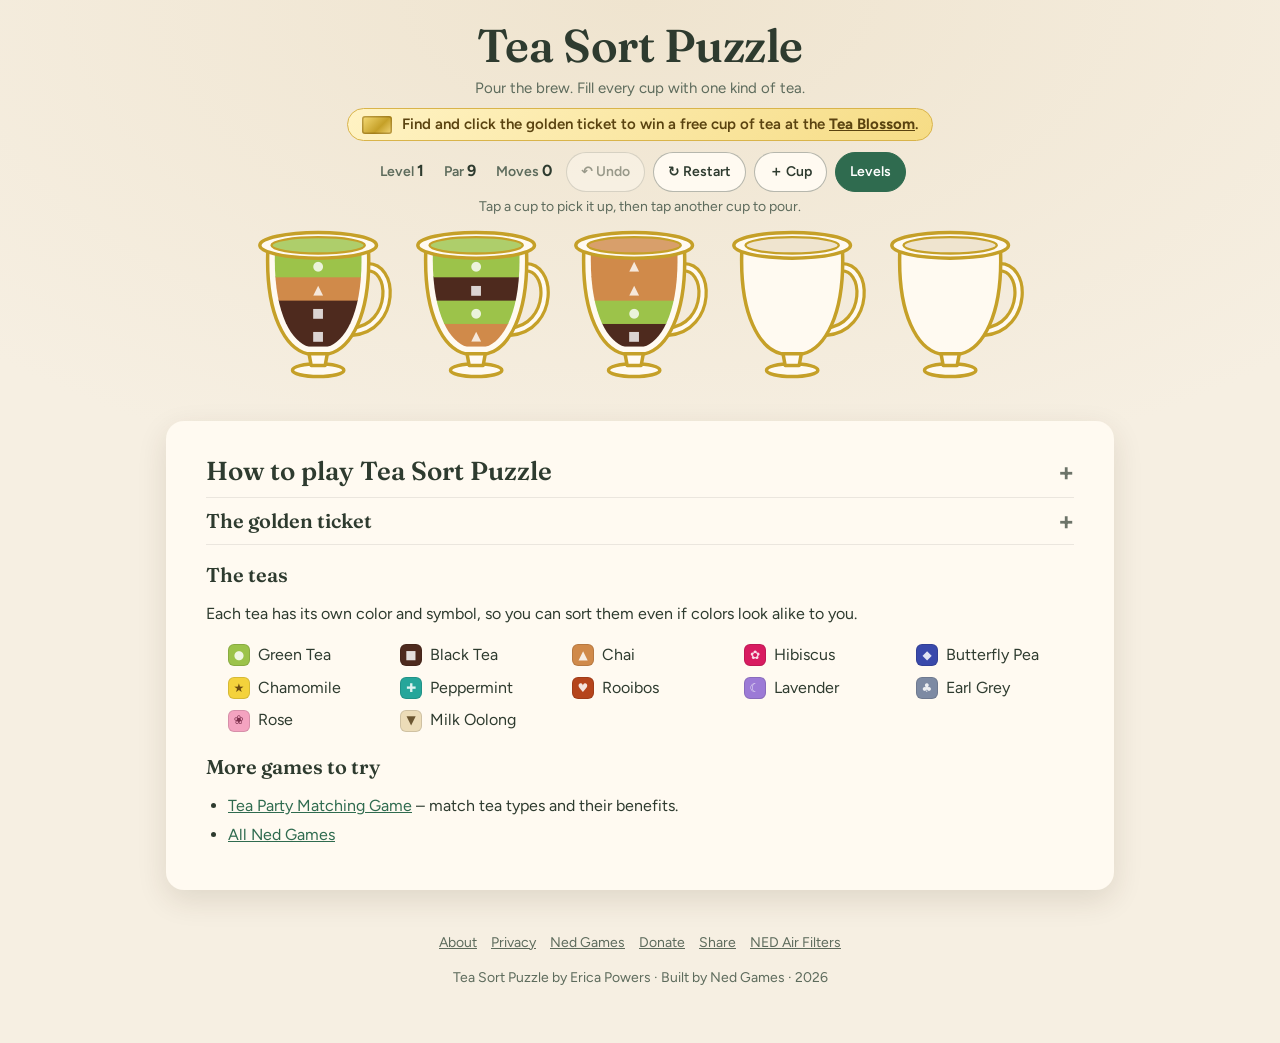
==== index.html @ 8d178d8d "Remove the 'brought to you by' credit box from the game page Co-Authored-By: Claude Opus 5.5 <norepl" ====
<!doctype html>
<html lang="en">
<head>
  <meta charset="utf-8">
  <meta name="viewport" content="width=device-width, initial-scale=1, viewport-fit=cover">
  <script async src="https://nedtraffic.replit.app/api/tracker.js" data-site="439bd1c2-f72c-4d14-81dc-ada761cb3c0f"></script>
  <title>Tea Sort Puzzle by Erica Powers – Free Tea Pouring Puzzle (80 Levels)</title>
  <meta name="description" content="Play Tea Sort Puzzle by Erica Powers free in your browser. Pour the tea until every cup holds one kind. 80 levels, plus a golden ticket to find.">
  <link rel="canonical" href="https://teasort.nedwebservices.com/">
  <!-- GOOGLE-VERIFICATION: paste the google-site-verification meta tag from Search Console on the next line -->

  <meta name="theme-color" content="#2f6b4f">
  <meta name="author" content="Erica Powers">
  <meta property="og:type" content="website">
  <meta property="og:site_name" content="Tea Sort Puzzle">
  <meta property="og:title" content="Tea Sort Puzzle by Erica Powers">
  <meta property="og:description" content="Pour the brew. Fill every cup with one kind of tea. 80 free levels, and a golden ticket to find.">
  <meta property="og:url" content="https://teasort.nedwebservices.com/">
  <meta property="og:image" content="https://teasort.nedwebservices.com/og-image.png">
  <meta property="og:image:width" content="1200">
  <meta property="og:image:height" content="630">
  <meta name="twitter:card" content="summary_large_image">
  <meta name="twitter:title" content="Tea Sort Puzzle by Erica Powers">
  <meta name="twitter:description" content="Pour the brew. Fill every cup with one kind of tea. 80 free levels, and a golden ticket to find.">
  <meta name="twitter:image" content="https://teasort.nedwebservices.com/og-image.png">
  <link rel="icon" href="favicon.svg" type="image/svg+xml">
  <link rel="preconnect" href="https://fonts.googleapis.com">
  <link rel="preconnect" href="https://fonts.gstatic.com" crossorigin>
  <link rel="stylesheet" href="https://fonts.googleapis.com/css2?family=Figtree:wght@400;600;700&family=Fraunces:opsz,wght@9..144,600&display=swap">
  <link rel="stylesheet" href="style.css?v=14">
  <script type="application/ld+json">
  {"@context":"https://schema.org","@type":"VideoGame","name":"Tea Sort Puzzle","url":"https://teasort.nedwebservices.com/","description":"Free tea pouring puzzle with 80 levels. Pour the brew until every cup holds one kind of tea.","genre":"Puzzle","gamePlatform":"Web browser","applicationCategory":"Game","operatingSystem":"Any","image":"https://teasort.nedwebservices.com/og-image.png","offers":{"@type":"Offer","price":"0","priceCurrency":"USD"},"author":{"@type":"Person","name":"Erica Powers"},"publisher":{"@type":"Organization","name":"Ned Games","url":"https://www.nedairfilters.com/games"}}
  </script>
</head>
<body>
  <svg width="0" height="0" style="position:absolute" aria-hidden="true" focusable="false">
    <defs>
      <clipPath id="cupInside" clipPathUnits="userSpaceOnUse">
        <path d="M18,27 C16,80 32,106 47,110 L63,110 C78,106 94,80 92,27 Z"/>
      </clipPath>
    </defs>
  </svg>
  <header class="site-header wrap">
    <h1>Tea Sort Puzzle</h1>
    <p class="tagline">Pour the brew. Fill every cup with one kind of tea.</p>
    <p class="ticket-promo"><span class="mini-ticket" aria-hidden="true"></span><span id="promoText">Find and click the golden ticket to win a free cup of tea at the <a href="https://ateapartyinabox.com/pages/the-tea-blossom">Tea Blossom</a>.</span></p>
  </header>

  <main class="wrap">
    <section class="board-area" aria-label="Game">
      <div class="toolbar" role="toolbar" aria-label="Game controls">
        <span class="stat">Level <b id="levelNum">1</b></span>
        <span class="stat">Par <b id="parNum">–</b></span>
        <span class="stat">Moves <b id="moveCount">0</b></span>
        <button class="chip" id="undoBtn" type="button" aria-label="Undo last pour">↶ Undo</button>
        <button class="chip" id="restartBtn" type="button">↻ Restart</button>
        <button class="chip" id="extraBtn" type="button" title="One extra empty cup per level">＋ Cup</button>
        <button class="chip primary" id="levelsBtn" type="button">Levels</button>
        <button class="chip gold" id="myTicketBtn" type="button" hidden>🎟️ My ticket</button>
      </div>
      <p id="hintText" class="hint-text" aria-live="polite"></p>
      <div id="board" class="board"></div>
      <noscript><p class="hint-text">Tea Sort Puzzle needs JavaScript turned on to play.</p></noscript>
    </section>

    <section class="content" id="how-to-play">
      <details class="fold">
      <summary><h2>How to play Tea Sort Puzzle</h2></summary>
      <p>Tea Sort Puzzle is a free, relaxing pouring puzzle you play right in your browser. Every cup starts with a mix of teas stacked in layers. Your job is to pour them around until each cup holds just one kind of tea.</p>
      <ul>
        <li>Tap a cup to pick it up, then tap another cup to pour.</li>
        <li>You can only pour onto the same tea, or into an empty cup.</li>
        <li>A cup holds four layers and can't be filled past the brim.</li>
        <li>Solve the level when every cup holds one kind of tea.</li>
        <li>Stuck? Use <strong>Undo</strong>, <strong>Restart</strong>, or add <strong>one extra cup</strong> per level.</li>
        <li>Every level has a <strong>par</strong>: the fewest pours it can be solved in. Finish at par for ★★★, within a few moves for ★★, or any finish for ★.</li>
        <li>80 levels, from 3 teas up to 12. Your progress and stars are saved in your browser.</li>
      </ul>
      </details>
      <details class="fold">
      <summary><h3>The golden ticket</h3></summary>
      <p>Find and click the golden ticket to win a free cup of tea at the <a href="https://ateapartyinabox.com/pages/the-tea-blossom">Tea Blossom</a>. It can only appear on the pop-up after you complete a level, and not every time, so keep solving levels and watch for it. To redeem it, show the ticket in the game on your phone at the Tea Blossom (screenshots can't be redeemed), and a staff member will mark it as redeemed. Each golden ticket expires 30 days after you find it. Once a ticket has been used or has expired, the next one is twice as hard to find.</p>
      </details>
      <h3>The teas</h3>
      <p>Each tea has its own color and symbol, so you can sort them even if colors look alike to you.</p>
      <ul class="tea-key" id="teaKey">
        <li><span class="swatch" style="background:#9cc34a">●</span>Green Tea</li>
        <li><span class="swatch" style="background:#4e2a1e">■</span>Black Tea</li>
        <li><span class="swatch" style="background:#d08a4a">▲</span>Chai</li>
        <li><span class="swatch" style="background:#d81b60">✿</span>Hibiscus</li>
        <li><span class="swatch" style="background:#3949ab">◆</span>Butterfly Pea</li>
        <li><span class="swatch" style="background:#f4d23c;color:#6b4a10">★</span>Chamomile</li>
        <li><span class="swatch" style="background:#26a69a">✚</span>Peppermint</li>
        <li><span class="swatch" style="background:#b5441b">♥</span>Rooibos</li>
        <li><span class="swatch" style="background:#9c7ad6">☾</span>Lavender</li>
        <li><span class="swatch" style="background:#7d8aa3">♣</span>Earl Grey</li>
        <li><span class="swatch" style="background:#f4a3c0;color:#7a2d4a">❀</span>Rose</li>
        <li><span class="swatch" style="background:#ecdcb8;color:#6b5530">▼</span>Milk Oolong</li>
      </ul>
      <h3>More games to try</h3>
      <ul>
        <li><a href="https://teapartygame.replit.app">Tea Party Matching Game</a> – match tea types and their benefits.</li>
        <li><a href="https://www.nedairfilters.com/games">All Ned Games</a></li>
      </ul>
    </section>
  </main>

  <footer class="site-footer wrap">
    <nav aria-label="Footer">
      <a href="about.html">About</a>
      <a href="privacy.html">Privacy</a>
      <a href="https://www.nedairfilters.com/games">Ned Games</a>
      <a href="https://www.nedairfilters.com/product/tipsanddonations/61">Donate</a>
      <a href="#" id="shareBtn">Share</a>
      <a href="https://www.nedairfilters.com">NED Air Filters</a>
    </nav>
    <p>Tea Sort Puzzle by Erica Powers · Built by Ned Games · 2026</p>
  </footer>
<div data-ned-ads></div>
<script async src="https://ads.nedwebservices.com/widget.js"></script>

  <div class="overlay" id="winOverlay" role="dialog" aria-modal="true" aria-labelledby="winTitle">
    <div class="modal win-modal">
      <h2 id="winTitle">Tea's ready! ☕</h2>
      <div class="win-stars" id="winStars" role="img" aria-label=""></div>
      <div class="win-score"><span>Moves <b id="winMoves">0</b></span><span>Par <b id="winPar">0</b></span></div>
      <p id="winText"></p>
      <div class="actions">
        <button class="chip" id="replayBtn" type="button">Play again</button>
        <button class="chip primary" id="nextBtn" type="button">Next level →</button>
      </div>
      <button type="button" class="golden-ticket" id="goldenTicket" hidden aria-label="Golden ticket! Tap to claim"><span>GOLDEN<br>TICKET</span></button>
    </div>
  </div>

  <div class="overlay" id="ticketOverlay" role="dialog" aria-modal="true" aria-labelledby="ticketTitle">
    <div class="modal ticket-modal">
      <div class="ticket-card">
        <p class="ticket-kicker">Tea Sort Puzzle by Erica Powers</p>
        <h2 id="ticketTitle">🎟️ You found the golden ticket!</h2>
        <p class="ticket-prize">Free cup of tea at the Tea Blossom</p>
        <p class="ticket-code">Ticket code <b id="ticketCode">—</b></p>
        <p class="ticket-date" id="ticketDate"></p>
        <p class="ticket-expiry" id="ticketExpiry"></p>
      </div>
      <p id="ticketHow">Show this ticket in the game on your phone at the <a href="https://ateapartyinabox.com/pages/the-tea-blossom">Tea Blossom</a> to redeem your free cup of tea before it expires. Screenshots can't be redeemed.</p>
      <div class="ticket-actions">
        <button class="chip primary" id="closeTicketBtn" type="button">Got it</button>
        <button class="chip" id="redeemBtn" type="button">Redeem ticket</button>
      </div>
      <form class="redeem-form" id="redeemForm" hidden autocomplete="off">
        <label for="staffCode"><strong>Staff only:</strong> enter the secret code to redeem this ticket.</label>
        <input id="staffCode" type="password" inputmode="text" autocapitalize="off" autocomplete="off" spellcheck="false" placeholder="Secret code">
        <p class="redeem-error" id="redeemError" role="alert" hidden>That code isn't right. Please try again.</p>
        <div class="ticket-actions">
          <button class="chip" id="cancelRedeemBtn" type="button">Cancel</button>
          <button class="chip gold" id="confirmRedeemBtn" type="submit">Redeem</button>
        </div>
      </form>
    </div>
  </div>

  <div class="overlay" id="levelsOverlay" role="dialog" aria-modal="true" aria-labelledby="levelsTitle">
    <div class="modal">
      <h2 id="levelsTitle">Choose a level</h2>
      <p>Finish a level to unlock the next one.</p>
      <div class="level-grid" id="levelGrid"></div>
      <button class="chip" id="closeLevelsBtn" type="button">Close</button>
    </div>
  </div>

  <script src="levels.js?v=14"></script>
  <script src="game.js?v=14"></script>
</body>
</html>
---- style.css ----
:root {
  --bg: #f6efe2;
  --bg-2: #efe4cf;
  --panel: #fffaf1;
  --ink: #2e3b2f;
  --ink-soft: #5d6b5c;
  --accent: #2f6b4f;
  --accent-ink: #ffffff;
  --gold: #c9973f;
  --cup-gold: #c5a028;
  --cup-gold-hi: #e9c85a;
  --porcelain: #fffaf1;
  --cup-inside: #efe4cf;
  --glass: rgba(255, 255, 255, 0.55);
  --glass-edge: rgba(46, 59, 47, 0.35);
  --saucer: #e6d8bd;
  --shadow: 0 10px 30px rgba(60, 45, 20, 0.12);
  --radius: 14px;
  --font-display: "Fraunces", Georgia, "Times New Roman", serif;
  --font-body: "Figtree", system-ui, -apple-system, "Segoe UI", Roboto, sans-serif;
}
@media (prefers-color-scheme: dark) {
  :root {
    --bg: #1d1a16;
    --bg-2: #26221c;
    --panel: #2b2620;
    --ink: #f1e9da;
    --ink-soft: #c2b6a2;
    --accent: #7cc49b;
    --accent-ink: #13221a;
    --gold: #e0b866;
    --cup-gold: #d9b44a;
    --cup-gold-hi: #f3d77a;
    --porcelain: #3a332a;
    --cup-inside: #241f19;
    --glass: rgba(255, 255, 255, 0.10);
    --glass-edge: rgba(241, 233, 218, 0.35);
    --saucer: #3b342b;
    --shadow: 0 10px 30px rgba(0, 0, 0, 0.35);
  }
}

* { box-sizing: border-box; }
[hidden] { display: none !important; }
html { -webkit-text-size-adjust: 100%; }
body {
  margin: 0;
  background: radial-gradient(120% 80% at 50% 0%, var(--bg-2), var(--bg) 60%);
  background-color: var(--bg);
  color: var(--ink);
  font-family: var(--font-body);
  line-height: 1.55;
  min-height: 100vh;
}
a { color: var(--accent); }
a:hover { text-decoration-thickness: 2px; }
.wrap { max-width: 980px; margin: 0 auto; padding: 0 16px; }

/* Header */
.site-header { padding: 14px 0 4px; text-align: center; }
.eyebrow {
  font-size: 12px; letter-spacing: .18em; text-transform: uppercase;
  color: var(--ink-soft); font-weight: 600; margin: 0;
}
.eyebrow a { color: inherit; text-decoration: none; }
h1, h2, h3 { font-family: var(--font-display); font-weight: 600; line-height: 1.15; }
.site-header h1 { font-size: clamp(30px, 6vw, 46px); margin: 6px 0 4px; letter-spacing: -0.01em; }
.tagline { margin: 0; color: var(--ink-soft); font-size: 15px; }
.byline { margin: 0 0 6px; font-family: var(--font-display); font-size: 20px; color: var(--ink); }
.byline .built { font-family: var(--font-body); font-size: 14px; color: var(--ink-soft); }
.byline .built a { color: inherit; }
.ticket-promo {
  display: inline-flex; align-items: center; gap: 10px; margin: 8px auto 0; padding: 4px 14px;
  border-radius: 999px; font-weight: 600; font-size: 15px; color: #5a4310;
  background: linear-gradient(135deg, #fff3c4, #f6dc85); border: 1px solid #d9b44a; max-width: 100%;
}
@media (prefers-color-scheme: dark) { .ticket-promo { color: #3a2a05; } }
.ticket-promo a, #ticketHow a { color: inherit; font-weight: 700; }
.modal.win-modal { position: relative; }
.win-modal .golden-ticket {
  position: relative; display: block; margin: 18px auto 2px; width: 132px; height: 70px;
  font-size: 15px; letter-spacing: .12em; --rot: -3deg;
  animation: glint 4s ease-in-out infinite, wiggle 2.6s ease-in-out infinite;
}
.win-modal .golden-ticket span { margin: 8px 12px; padding: 6px 0; }
@keyframes wiggle { 0%, 80%, 100% { transform: rotate(var(--rot)) scale(1); } 85% { transform: rotate(4deg) scale(1.06); } 90% { transform: rotate(-6deg) scale(1.06); } 95% { transform: rotate(2deg) scale(1.03); } }
.mini-ticket { flex: none; width: 30px; height: 18px; border-radius: 3px; background: linear-gradient(135deg, #f7dd78, #c5a028 60%, #f3d77a); box-shadow: inset 0 0 0 1.5px rgba(120,85,10,.45); }

/* Golden ticket */
.golden-ticket {
  position: absolute; z-index: 6; width: 58px; height: 34px; padding: 0; cursor: pointer;
  border: 0; border-radius: 4px; transform: rotate(var(--rot, -12deg));
  background: linear-gradient(135deg, #fbe9a0 0%, #d9b030 35%, #f6dd7c 55%, #b88a14 100%);
  box-shadow: 0 2px 6px rgba(90,60,0,.35), inset 0 0 0 2px rgba(255,248,220,.6);
  color: #6b4b06; font: 800 7.5px/1.05 var(--font-body); letter-spacing: .08em;
  -webkit-mask: radial-gradient(circle 5px at 0 50%, transparent 98%, #000) left / 51% 100% no-repeat,
                radial-gradient(circle 5px at 100% 50%, transparent 98%, #000) right / 51% 100% no-repeat;
          mask: radial-gradient(circle 5px at 0 50%, transparent 98%, #000) left / 51% 100% no-repeat,
                radial-gradient(circle 5px at 100% 50%, transparent 98%, #000) right / 51% 100% no-repeat;
  animation: glint 4s ease-in-out infinite;
}
.golden-ticket span { display: block; border: 1px dashed rgba(107,75,6,.5); margin: 4px 7px; padding: 2px 0; border-radius: 2px; }
.golden-ticket:focus-visible { outline: 3px solid var(--accent); outline-offset: 3px; }
.golden-ticket.inline { position: relative; display: inline-block; vertical-align: middle; margin-left: 8px; }
@keyframes glint { 0%, 88%, 100% { filter: brightness(1); } 92% { filter: brightness(1.35); } }
.chip.gold { background: linear-gradient(135deg, #fbe9a0, #e0bb45); border-color: #c5a028; color: #4d3605; }

.ticket-modal { padding: 22px; }
.ticket-card {
  border-radius: 14px; padding: 20px 18px 16px; margin-bottom: 14px; color: #4d3605;
  background: linear-gradient(135deg, #fff3c4 0%, #f1cd5e 45%, #fbe9a0 70%, #d9ad2b 100%);
  box-shadow: inset 0 0 0 3px rgba(255,250,230,.7), inset 0 0 0 5px rgba(150,110,15,.35);
}
.ticket-card h2 { color: #3b2902; font-size: 26px; }
.ticket-kicker { margin: 0; font-size: 12px; letter-spacing: .14em; text-transform: uppercase; font-weight: 700; color: #6b4b06 !important; }
.ticket-prize { font-family: var(--font-display); font-size: 20px; color: #3b2902 !important; margin: 4px 0 10px !important; }
.ticket-code { font-size: 15px; color: #4d3605 !important; margin: 0 !important; }
.ticket-code b { font-family: ui-monospace, "SF Mono", Menlo, monospace; font-size: 20px; letter-spacing: .12em; display: block; color: #2e1f00; }
.ticket-date { font-size: 13px; color: #6b4b06 !important; margin: 4px 0 0 !important; }

/* Toolbar */
.toolbar {
  display: flex; flex-wrap: wrap; gap: 8px; justify-content: center; align-items: center;
  margin: 6px auto 2px;
}
.chip {
  background: var(--panel); border: 1px solid var(--glass-edge); color: var(--ink);
  border-radius: 999px; padding: 8px 14px; font: 600 14px/1 var(--font-body);
  cursor: pointer; display: inline-flex; align-items: center; gap: 6px; min-height: 40px;
}
.chip:hover:not(:disabled) { border-color: var(--accent); }
.chip:disabled { opacity: .45; cursor: not-allowed; }
.chip.primary { background: var(--accent); color: var(--accent-ink); border-color: var(--accent); }
.stat { font-weight: 600; color: var(--ink-soft); font-size: 14px; padding: 0 6px; }
.stat b { color: var(--ink); font-size: 16px; }

/* Board */
.board-area { position: relative; }
.board {
  display: flex; flex-wrap: wrap; justify-content: center; align-content: flex-start;
  gap: 0 18px; padding: 2px 8px 18px; min-height: 0;
}
.cup {
  --cw: 140px;
  position: relative; width: var(--cw); padding: 10px 0 0; background: none; border: 0; cursor: pointer;
  transition: transform .18s ease; -webkit-tap-highlight-color: transparent;
}
.cup:focus-visible { outline: 3px solid var(--gold); outline-offset: 4px; border-radius: 12px; }
.teacup { display: block; width: 100%; height: auto; overflow: visible; }
.teacup .porcelain { fill: var(--porcelain); }
.teacup .gold-line { stroke: var(--cup-gold); stroke-width: 3; stroke-linejoin: round; }
.teacup .porcelain.gold-line { stroke: var(--cup-gold); }
.teacup .handle-outer { fill: none; stroke: var(--cup-gold); stroke-width: 9; stroke-linecap: round; }
.teacup .handle-inner { fill: none; stroke: var(--porcelain); stroke-width: 3.5; stroke-linecap: round; }
.teacup .opening { fill: var(--cup-inside); stroke: var(--cup-gold); stroke-width: 2; }
.teacup .opening-tea { stroke: var(--cup-gold); stroke-width: 2; }
.teacup .glyph { font: 600 11px var(--font-body); fill: rgba(255,255,255,.8); }
.teacup .glyph.light { fill: rgba(60,40,20,.55); }
.layer.pour-in { animation: fillIn .32s ease-out both; transform-box: fill-box; transform-origin: bottom; }
@keyframes fillIn { from { transform: scaleY(0); opacity: .4; } to { transform: scaleY(1); opacity: 1; } }

.cup.selected { transform: translateY(-18px); }
.cup.selected .teacup { filter: drop-shadow(0 0 5px rgba(233,200,90,.9)) drop-shadow(0 8px 10px rgba(197,160,40,.35)); }
.cup.selected .gold-line, .cup.selected .handle-outer, .cup.selected .opening, .cup.selected .opening-tea { stroke: var(--cup-gold-hi); }
.cup.shake { animation: shake .3s; }
@keyframes shake { 25% { transform: translateX(-5px); } 75% { transform: translateX(5px); } }

/* steam on finished cups */
.cup .steam { position: absolute; left: 22%; top: -12px; width: 48%; height: 24px; opacity: 0; pointer-events: none; }
.cup.done .steam { opacity: 1; }
.steam span {
  position: absolute; bottom: 0; width: 6px; height: 20px; border-radius: 6px;
  background: linear-gradient(to top, rgba(160,150,135,.55), transparent);
  animation: steam 2.4s ease-in-out infinite;
}
.steam span:nth-child(1) { left: 15%; animation-delay: 0s; }
.steam span:nth-child(2) { left: 45%; animation-delay: .7s; }
.steam span:nth-child(3) { left: 75%; animation-delay: 1.4s; }
@keyframes steam { 0% { transform: translateY(6px) scaleX(1); opacity: 0; } 40% { opacity: .9; } 100% { transform: translateY(-14px) scaleX(1.6); opacity: 0; } }

.hint-text { text-align: center; color: var(--ink-soft); font-size: 14px; line-height: 1.35; margin: 6px 0 0; min-height: 19px; }

/* Overlay / modal */
.overlay {
  position: fixed; inset: 0; background: rgba(30, 22, 12, .45);
  display: none; align-items: center; justify-content: center; padding: 16px; z-index: 50;
}
.overlay.open { display: flex; }
.modal {
  background: var(--panel); color: var(--ink); border-radius: 18px; box-shadow: var(--shadow);
  width: min(520px, 100%); max-height: 88vh; overflow: auto; padding: 24px; text-align: center;
}
.modal h2 { margin: 0 0 6px; font-size: 28px; }
.modal p { margin: 6px 0 14px; color: var(--ink-soft); }
.modal .actions { display: flex; gap: 10px; justify-content: center; flex-wrap: wrap; }
.level-grid { display: grid; grid-template-columns: repeat(auto-fill, minmax(48px, 1fr)); gap: 8px; margin: 12px 0 18px; }
.level-grid button {
  height: 52px; display: flex; flex-direction: column; align-items: center; justify-content: center; gap: 1px; padding: 0; border-radius: 10px; border: 1px solid var(--glass-edge); background: var(--bg);
  color: var(--ink); font: 600 15px var(--font-body); cursor: pointer;
}
.level-grid button.done { background: var(--accent); color: var(--accent-ink); border-color: var(--accent); }
.level-grid button.current { outline: 3px solid var(--gold); }
.level-grid button:disabled { opacity: .35; cursor: not-allowed; }

/* Content sections */
.content { background: var(--panel); border-radius: 18px; box-shadow: var(--shadow); padding: 26px clamp(18px, 4vw, 40px); margin: 24px 0; }
.content h2 { font-size: 26px; margin: 0 0 10px; }
.content h3 { font-size: 20px; margin: 22px 0 8px; }
.content ul, .content ol { padding-left: 22px; }
.content li { margin: 4px 0; }
.tea-key { display: grid; grid-template-columns: repeat(auto-fill, minmax(150px, 1fr)); gap: 8px 14px; padding: 0; list-style: none; }
.tea-key li { display: flex; align-items: center; gap: 8px; margin: 0; }
.swatch { width: 22px; height: 22px; border-radius: 6px; flex: none; display: inline-flex; align-items: center; justify-content: center; font-size: 12px; color: rgba(255,255,255,.85); border: 1px solid rgba(0,0,0,.12); }
.btn-link {
  display: inline-block; background: var(--accent); color: var(--accent-ink); text-decoration: none;
  padding: 10px 18px; border-radius: 999px; font-weight: 700; margin-top: 6px;
}
.page { max-width: 760px; }
.back { display: inline-block; margin-top: 18px; font-weight: 600; text-decoration: none; }

/* Footer */
.site-footer { text-align: center; padding: 18px 0 40px; color: var(--ink-soft); font-size: 14px; }
.site-footer nav { display: flex; flex-wrap: wrap; justify-content: center; gap: 6px 14px; margin-bottom: 8px; }
.site-footer a { color: var(--ink-soft); }

.sr-only { position: absolute; width: 1px; height: 1px; overflow: hidden; clip: rect(0 0 0 0); white-space: nowrap; }

@media (max-width: 520px) {
  .tagline { font-size: 14px; }
  .ticket-promo { border-radius: 14px; font-size: 14px; padding: 5px 12px; text-align: left; line-height: 1.35; }
  /* Cups per row on phones: change --phone-cols to 4 for four in a row */
  .board { --phone-cols: 3; }
  .cup { --cw: min(130px, calc((100vw - 32px - (var(--phone-cols) - 1) * 6px) / var(--phone-cols) - 1px)); padding-top: 8px; }
  .board { min-height: 0; }
  .board { gap: 0 6px; padding: 0 0 16px; min-height: 0; }
}
@media (prefers-reduced-motion: reduce) {
  *, *::before, *::after { animation-duration: .01ms !important; transition-duration: .01ms !important; }
}

/* Par and stars */
.win-stars { font-size: 40px; line-height: 1; letter-spacing: 6px; color: var(--cup-gold); margin: 6px 0 8px; text-shadow: 0 2px 0 rgba(120,85,10,.18); }
.win-score { display: flex; justify-content: center; gap: 22px; font-weight: 600; color: var(--ink-soft); }
.win-score b { color: var(--ink); font-size: 20px; margin-left: 4px; }
.lvl-stars { font-size: 10px; letter-spacing: 1px; line-height: 1; color: inherit; opacity: .9; }
.ticket-expiry { font-size: 14px; font-weight: 700; color: #3b2902 !important; margin: 6px 0 0 !important; }
.ticket-card.expired { filter: grayscale(.85); opacity: .75; }
.ticket-actions { display: flex; gap: 10px; justify-content: center; flex-wrap: wrap; }
.redeem-form { margin-top: 16px; padding-top: 14px; border-top: 1px dashed var(--glass-edge); text-align: left; }
.redeem-form label { display: block; font-size: 14px; color: var(--ink-soft); margin-bottom: 8px; }
.redeem-form input {
  width: 100%; font: 600 18px var(--font-body); padding: 10px 12px; border-radius: 10px; margin-bottom: 10px;
  border: 1px solid var(--glass-edge); background: var(--bg); color: var(--ink);
}
.redeem-form input:focus { outline: 3px solid var(--gold); outline-offset: 1px; }
.redeem-error { color: #b3261e; font-size: 14px; font-weight: 600; margin: -2px 0 10px !important; }
.ticket-redeemed-stamp { display: inline-block; margin-top: 8px; padding: 4px 12px; border: 3px solid #6b4b06; border-radius: 6px; font-weight: 800; letter-spacing: .14em; color: #3b2902; transform: rotate(-4deg); }

/* Collapsible How to Play / Golden ticket sections (text stays in the HTML for Google) */
.content details.fold { border-bottom: 1px solid rgba(0,0,0,.08); }
.content details.fold + details.fold { margin-top: 0; }
.content details.fold summary { list-style: none; cursor: pointer; display: flex; align-items: center; justify-content: space-between; gap: 12px; padding: 10px 0; }
.content details.fold summary::-webkit-details-marker { display: none; }
.content details.fold summary h2, .content details.fold summary h3 { margin: 0; }
.content details.fold summary::after { content: "+"; font-size: 26px; line-height: 1; font-weight: 700; opacity: .7; flex: none; }
.content details.fold[open] summary::after { content: "−"; }
.content details.fold > :last-child { margin-bottom: 14px; }
.content details.fold + h3 { margin-top: 18px; }
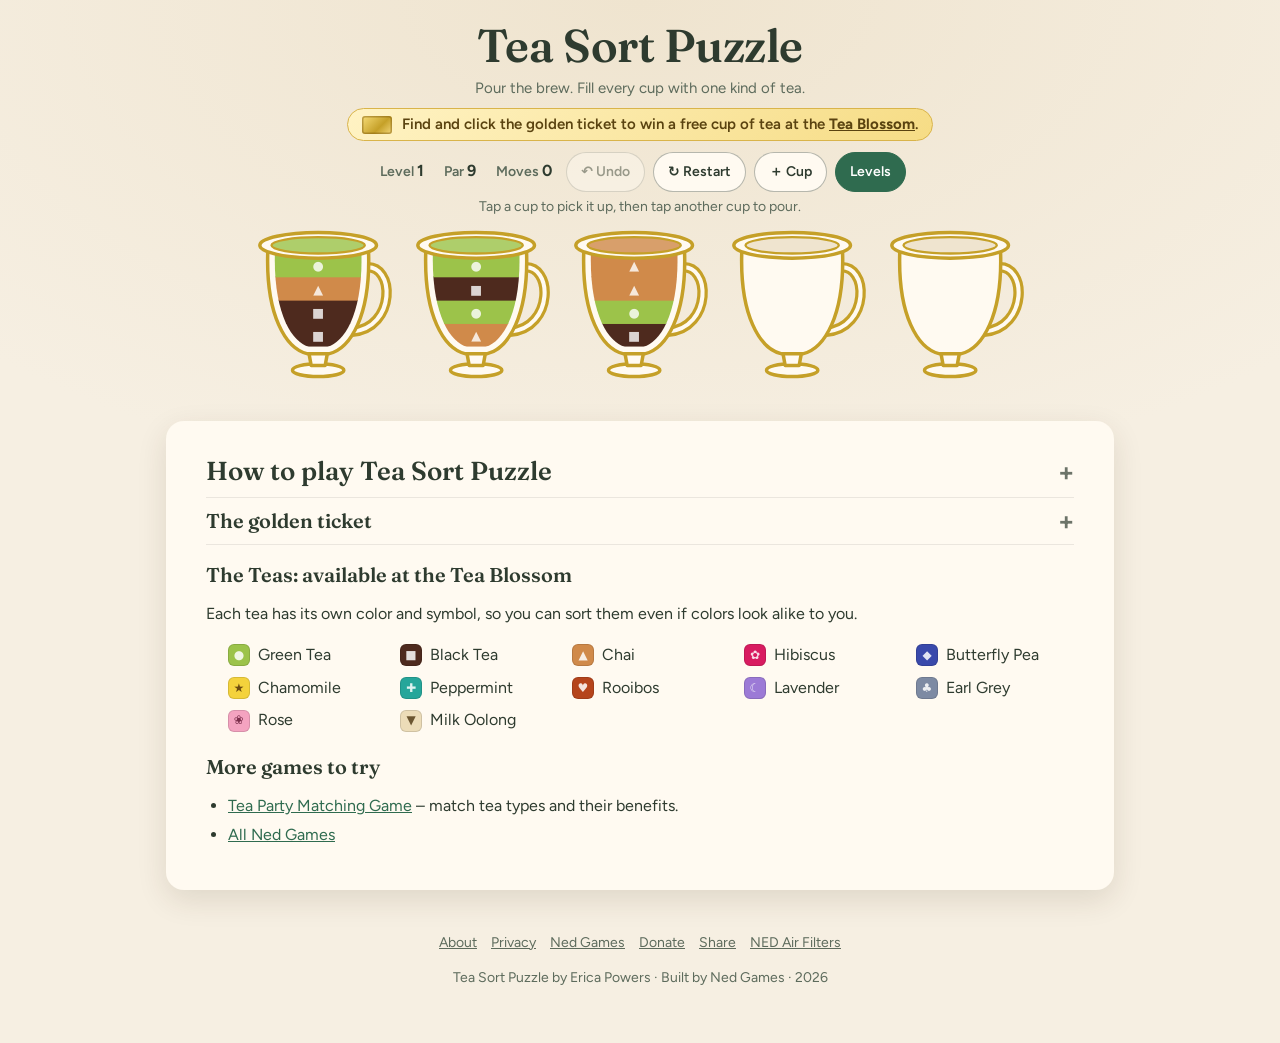
==== commit 351f9852: "Rename teas heading to 'The Teas: available at the Tea Blossom' Co-Authored-By: Claude Opus 5.5 <nor" ====
--- a/index.html
+++ b/index.html
@@ -81,7 +81,7 @@
       <summary><h3>The golden ticket</h3></summary>
       <p>Find and click the golden ticket to win a free cup of tea at the <a href="https://ateapartyinabox.com/pages/the-tea-blossom">Tea Blossom</a>. It can only appear on the pop-up after you complete a level, and not every time, so keep solving levels and watch for it. To redeem it, show the ticket in the game on your phone at the Tea Blossom (screenshots can't be redeemed), and a staff member will mark it as redeemed. Each golden ticket expires 30 days after you find it. Once a ticket has been used or has expired, the next one is twice as hard to find.</p>
       </details>
-      <h3>The teas</h3>
+      <h3>The Teas: available at the Tea Blossom</h3>
       <p>Each tea has its own color and symbol, so you can sort them even if colors look alike to you.</p>
       <ul class="tea-key" id="teaKey">
         <li><span class="swatch" style="background:#9cc34a">●</span>Green Tea</li>
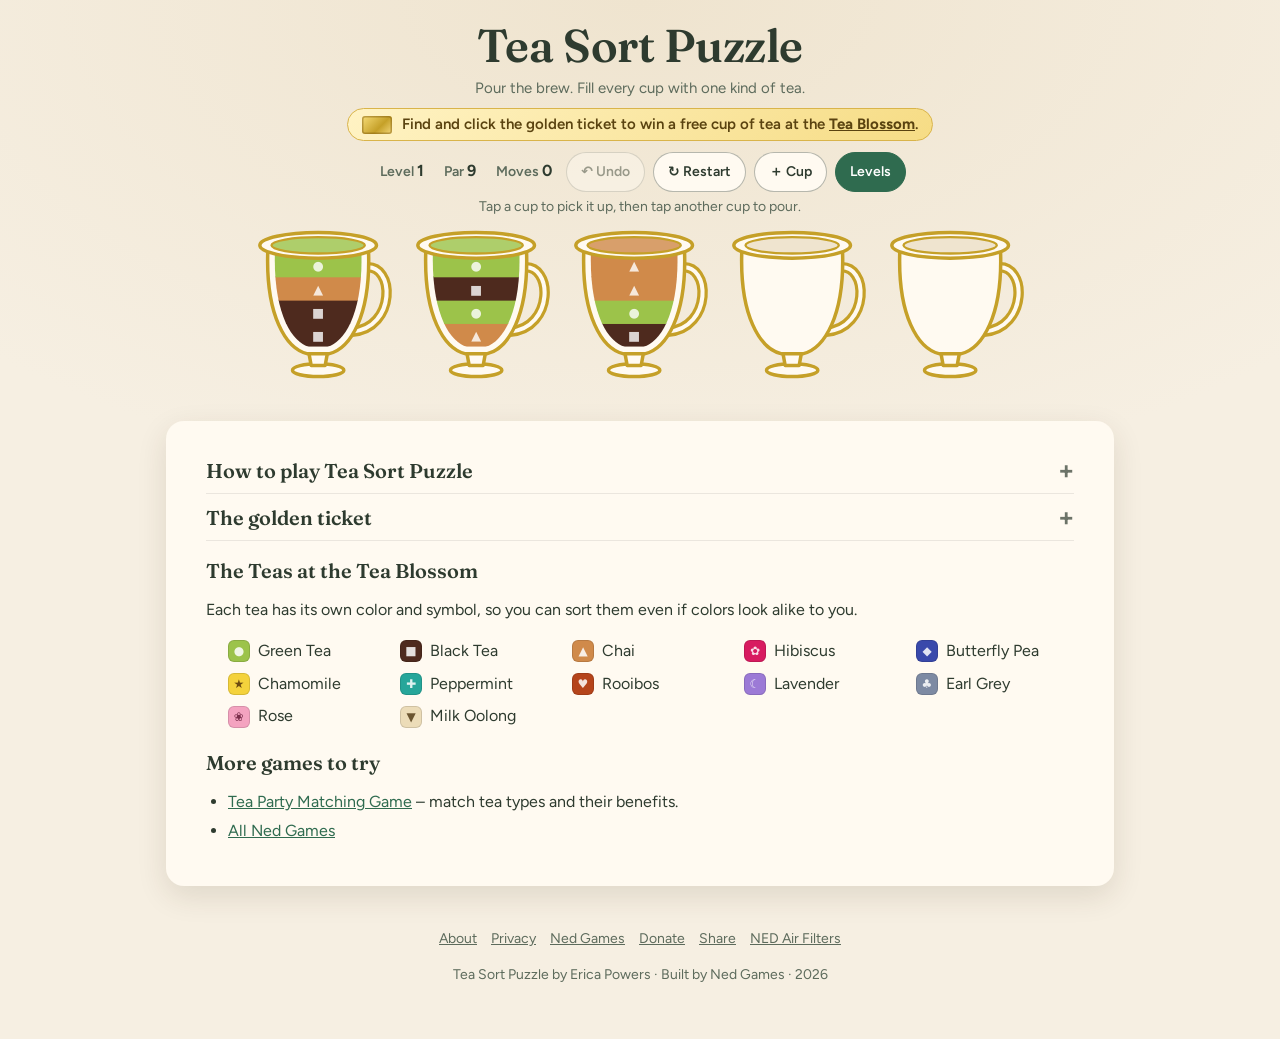
==== commit 334501bf: "Match How to Play title size to other section titles; rename teas heading Co-Authored-By: Claude Opu" ====
--- a/index.html
+++ b/index.html
@@ -81,7 +81,7 @@
       <summary><h3>The golden ticket</h3></summary>
       <p>Find and click the golden ticket to win a free cup of tea at the <a href="https://ateapartyinabox.com/pages/the-tea-blossom">Tea Blossom</a>. It can only appear on the pop-up after you complete a level, and not every time, so keep solving levels and watch for it. To redeem it, show the ticket in the game on your phone at the Tea Blossom (screenshots can't be redeemed), and a staff member will mark it as redeemed. Each golden ticket expires 30 days after you find it. Once a ticket has been used or has expired, the next one is twice as hard to find.</p>
       </details>
-      <h3>The Teas: available at the Tea Blossom</h3>
+      <h3>The Teas at the Tea Blossom</h3>
       <p>Each tea has its own color and symbol, so you can sort them even if colors look alike to you.</p>
       <ul class="tea-key" id="teaKey">
         <li><span class="swatch" style="background:#9cc34a">●</span>Green Tea</li>
--- a/style.css
+++ b/style.css
@@ -261,7 +261,7 @@
 .content details.fold + details.fold { margin-top: 0; }
 .content details.fold summary { list-style: none; cursor: pointer; display: flex; align-items: center; justify-content: space-between; gap: 12px; padding: 10px 0; }
 .content details.fold summary::-webkit-details-marker { display: none; }
-.content details.fold summary h2, .content details.fold summary h3 { margin: 0; }
+.content details.fold summary h2, .content details.fold summary h3 { margin: 0; font-size: 20px; }
 .content details.fold summary::after { content: "+"; font-size: 26px; line-height: 1; font-weight: 700; opacity: .7; flex: none; }
 .content details.fold[open] summary::after { content: "−"; }
 .content details.fold > :last-child { margin-bottom: 14px; }
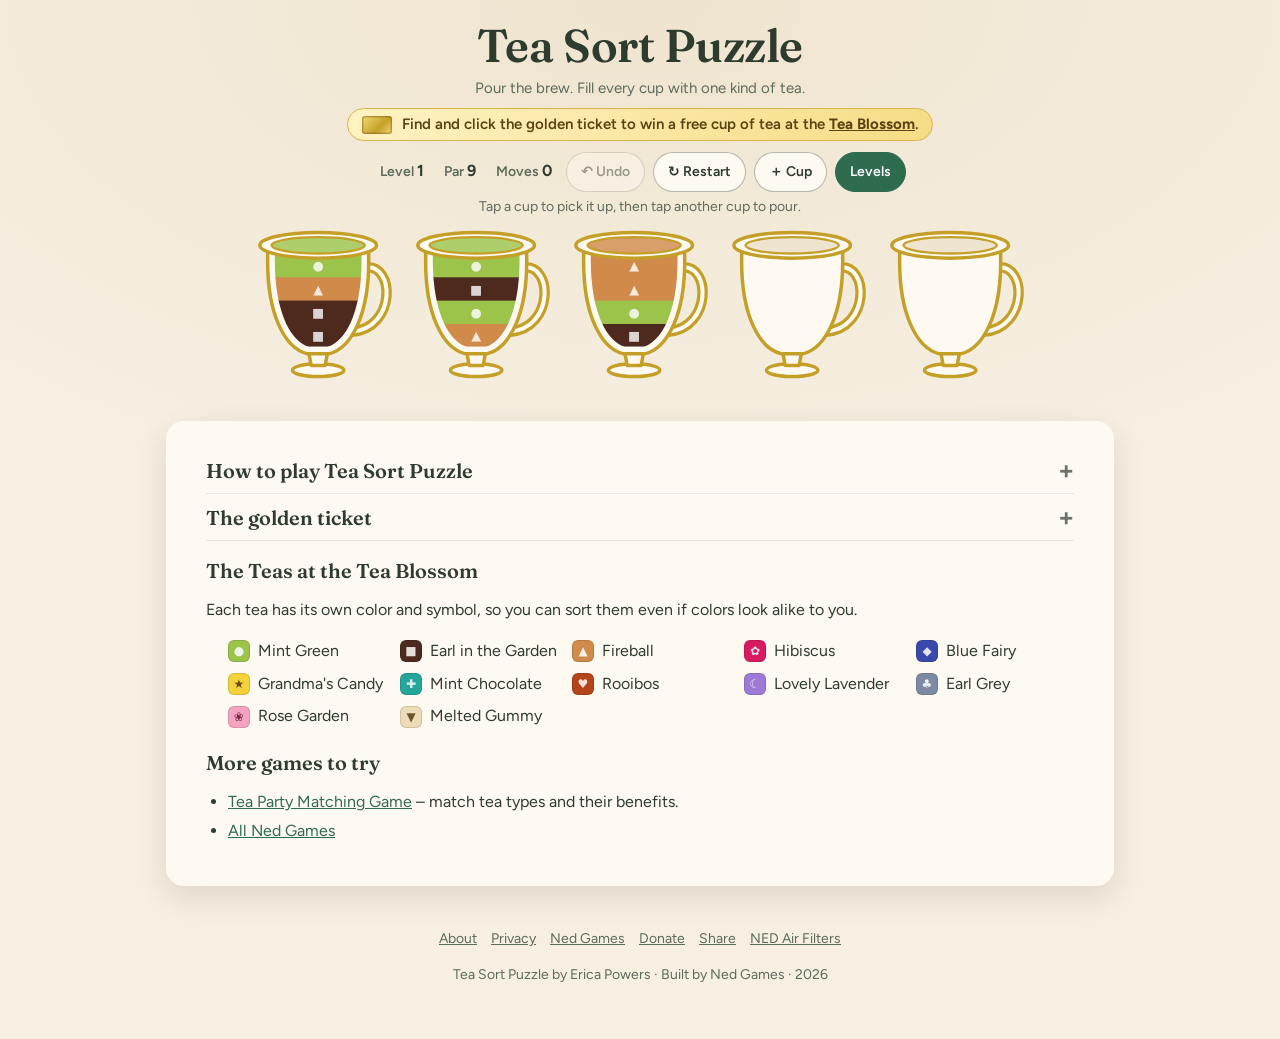
==== commit 85bd04d5: "Use Tea Blossom menu tea names in the game, tea key and About page Co-Authored-By: Claude Opus 5.5 <" ====
--- a/index.html
+++ b/index.html
@@ -27,7 +27,7 @@
   <link rel="preconnect" href="https://fonts.googleapis.com">
   <link rel="preconnect" href="https://fonts.gstatic.com" crossorigin>
   <link rel="stylesheet" href="https://fonts.googleapis.com/css2?family=Figtree:wght@400;600;700&family=Fraunces:opsz,wght@9..144,600&display=swap">
-  <link rel="stylesheet" href="style.css?v=14">
+  <link rel="stylesheet" href="style.css?v=15">
   <script type="application/ld+json">
   {"@context":"https://schema.org","@type":"VideoGame","name":"Tea Sort Puzzle","url":"https://teasort.nedwebservices.com/","description":"Free tea pouring puzzle with 80 levels. Pour the brew until every cup holds one kind of tea.","genre":"Puzzle","gamePlatform":"Web browser","applicationCategory":"Game","operatingSystem":"Any","image":"https://teasort.nedwebservices.com/og-image.png","offers":{"@type":"Offer","price":"0","priceCurrency":"USD"},"author":{"@type":"Person","name":"Erica Powers"},"publisher":{"@type":"Organization","name":"Ned Games","url":"https://www.nedairfilters.com/games"}}
   </script>
@@ -84,18 +84,18 @@
       <h3>The Teas at the Tea Blossom</h3>
       <p>Each tea has its own color and symbol, so you can sort them even if colors look alike to you.</p>
       <ul class="tea-key" id="teaKey">
-        <li><span class="swatch" style="background:#9cc34a">●</span>Green Tea</li>
-        <li><span class="swatch" style="background:#4e2a1e">■</span>Black Tea</li>
-        <li><span class="swatch" style="background:#d08a4a">▲</span>Chai</li>
+        <li><span class="swatch" style="background:#9cc34a">●</span>Mint Green</li>
+        <li><span class="swatch" style="background:#4e2a1e">■</span>Earl in the Garden</li>
+        <li><span class="swatch" style="background:#d08a4a">▲</span>Fireball</li>
         <li><span class="swatch" style="background:#d81b60">✿</span>Hibiscus</li>
-        <li><span class="swatch" style="background:#3949ab">◆</span>Butterfly Pea</li>
-        <li><span class="swatch" style="background:#f4d23c;color:#6b4a10">★</span>Chamomile</li>
-        <li><span class="swatch" style="background:#26a69a">✚</span>Peppermint</li>
+        <li><span class="swatch" style="background:#3949ab">◆</span>Blue Fairy</li>
+        <li><span class="swatch" style="background:#f4d23c;color:#6b4a10">★</span>Grandma&#39;s Candy</li>
+        <li><span class="swatch" style="background:#26a69a">✚</span>Mint Chocolate</li>
         <li><span class="swatch" style="background:#b5441b">♥</span>Rooibos</li>
-        <li><span class="swatch" style="background:#9c7ad6">☾</span>Lavender</li>
+        <li><span class="swatch" style="background:#9c7ad6">☾</span>Lovely Lavender</li>
         <li><span class="swatch" style="background:#7d8aa3">♣</span>Earl Grey</li>
-        <li><span class="swatch" style="background:#f4a3c0;color:#7a2d4a">❀</span>Rose</li>
-        <li><span class="swatch" style="background:#ecdcb8;color:#6b5530">▼</span>Milk Oolong</li>
+        <li><span class="swatch" style="background:#f4a3c0;color:#7a2d4a">❀</span>Rose Garden</li>
+        <li><span class="swatch" style="background:#ecdcb8;color:#6b5530">▼</span>Melted Gummy</li>
       </ul>
       <h3>More games to try</h3>
       <ul>
@@ -170,6 +170,6 @@
   </div>
 
   <script src="levels.js?v=14"></script>
-  <script src="game.js?v=14"></script>
+  <script src="game.js?v=15"></script>
 </body>
 </html>
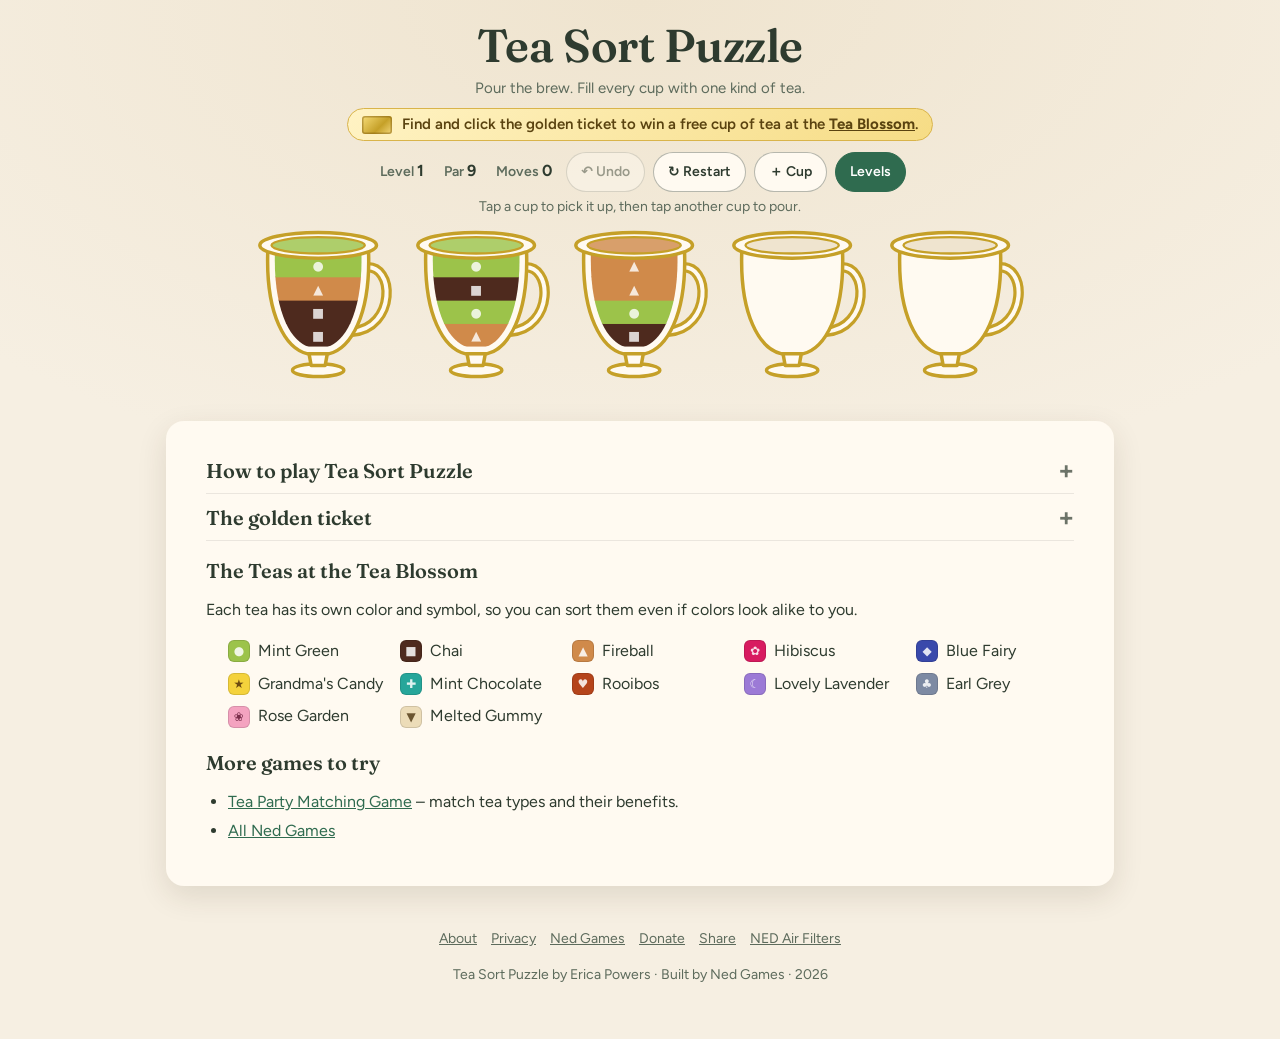
==== commit 0cf5b862: "Rename Earl in the Garden to Chai Co-Authored-By: Claude Opus 5.5 <noreply@anthropic.com> Claude-Ses" ====
--- a/index.html
+++ b/index.html
@@ -85,7 +85,7 @@
       <p>Each tea has its own color and symbol, so you can sort them even if colors look alike to you.</p>
       <ul class="tea-key" id="teaKey">
         <li><span class="swatch" style="background:#9cc34a">●</span>Mint Green</li>
-        <li><span class="swatch" style="background:#4e2a1e">■</span>Earl in the Garden</li>
+        <li><span class="swatch" style="background:#4e2a1e">■</span>Chai</li>
         <li><span class="swatch" style="background:#d08a4a">▲</span>Fireball</li>
         <li><span class="swatch" style="background:#d81b60">✿</span>Hibiscus</li>
         <li><span class="swatch" style="background:#3949ab">◆</span>Blue Fairy</li>
@@ -170,6 +170,6 @@
   </div>
 
   <script src="levels.js?v=14"></script>
-  <script src="game.js?v=15"></script>
+  <script src="game.js?v=16"></script>
 </body>
 </html>
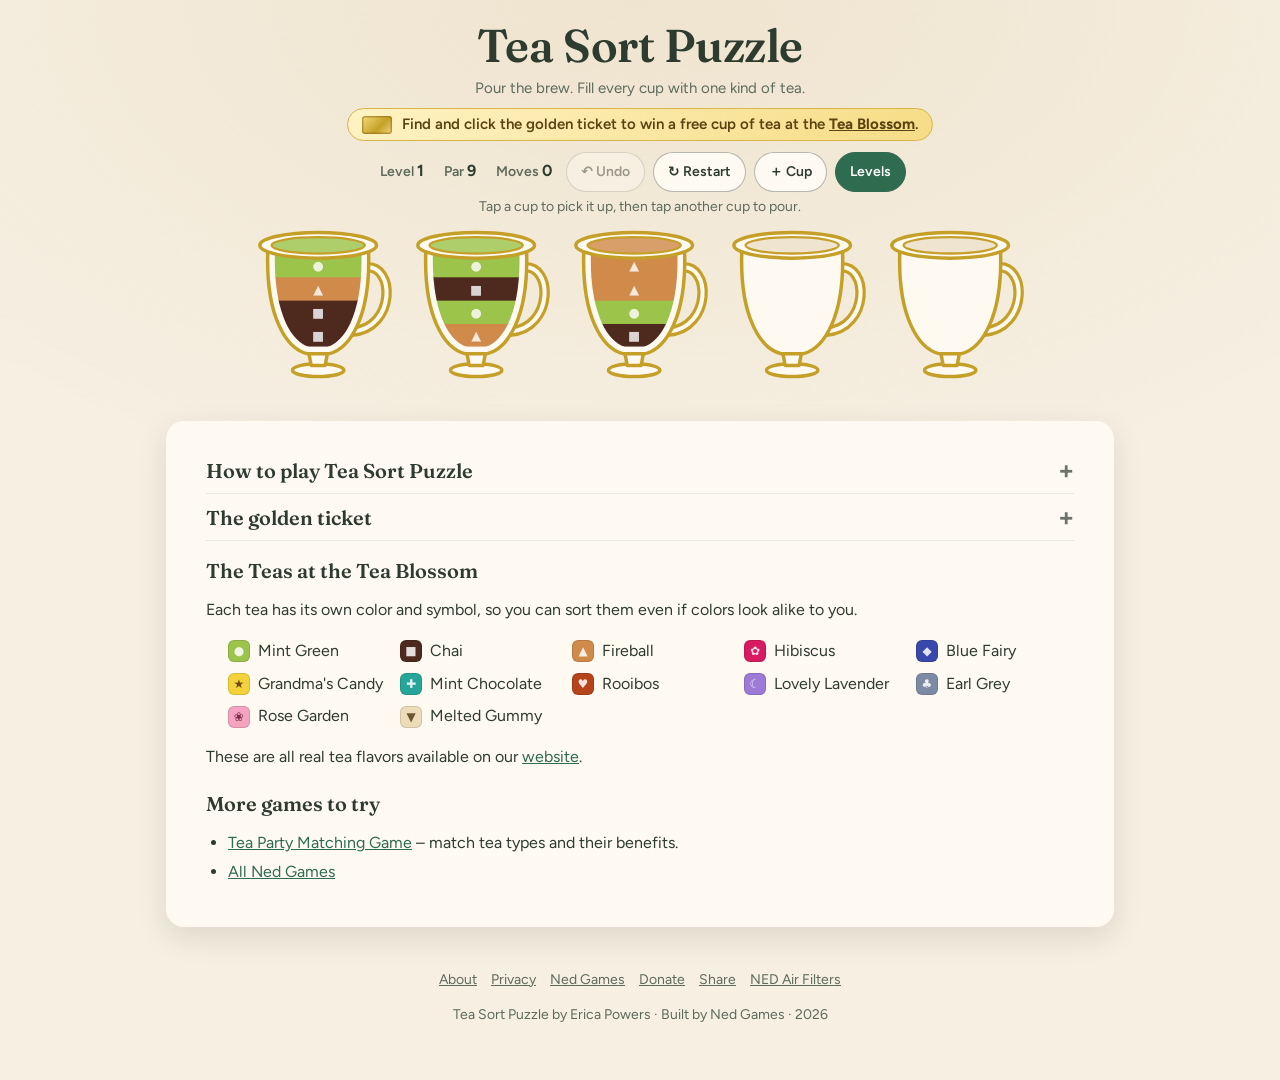
==== commit 1ba181f3: "Add tea shop link under the tea list Co-Authored-By: Claude Opus 5.5 <noreply@anthropic.com> Claude-" ====
--- a/index.html
+++ b/index.html
@@ -97,6 +97,7 @@
         <li><span class="swatch" style="background:#f4a3c0;color:#7a2d4a">❀</span>Rose Garden</li>
         <li><span class="swatch" style="background:#ecdcb8;color:#6b5530">▼</span>Melted Gummy</li>
       </ul>
+      <p class="tea-shop">These are all real tea flavors available on our <a href="https://ateapartyinabox.com/collections/tea-shop">website</a>.</p>
       <h3>More games to try</h3>
       <ul>
         <li><a href="https://teapartygame.replit.app">Tea Party Matching Game</a> – match tea types and their benefits.</li>
